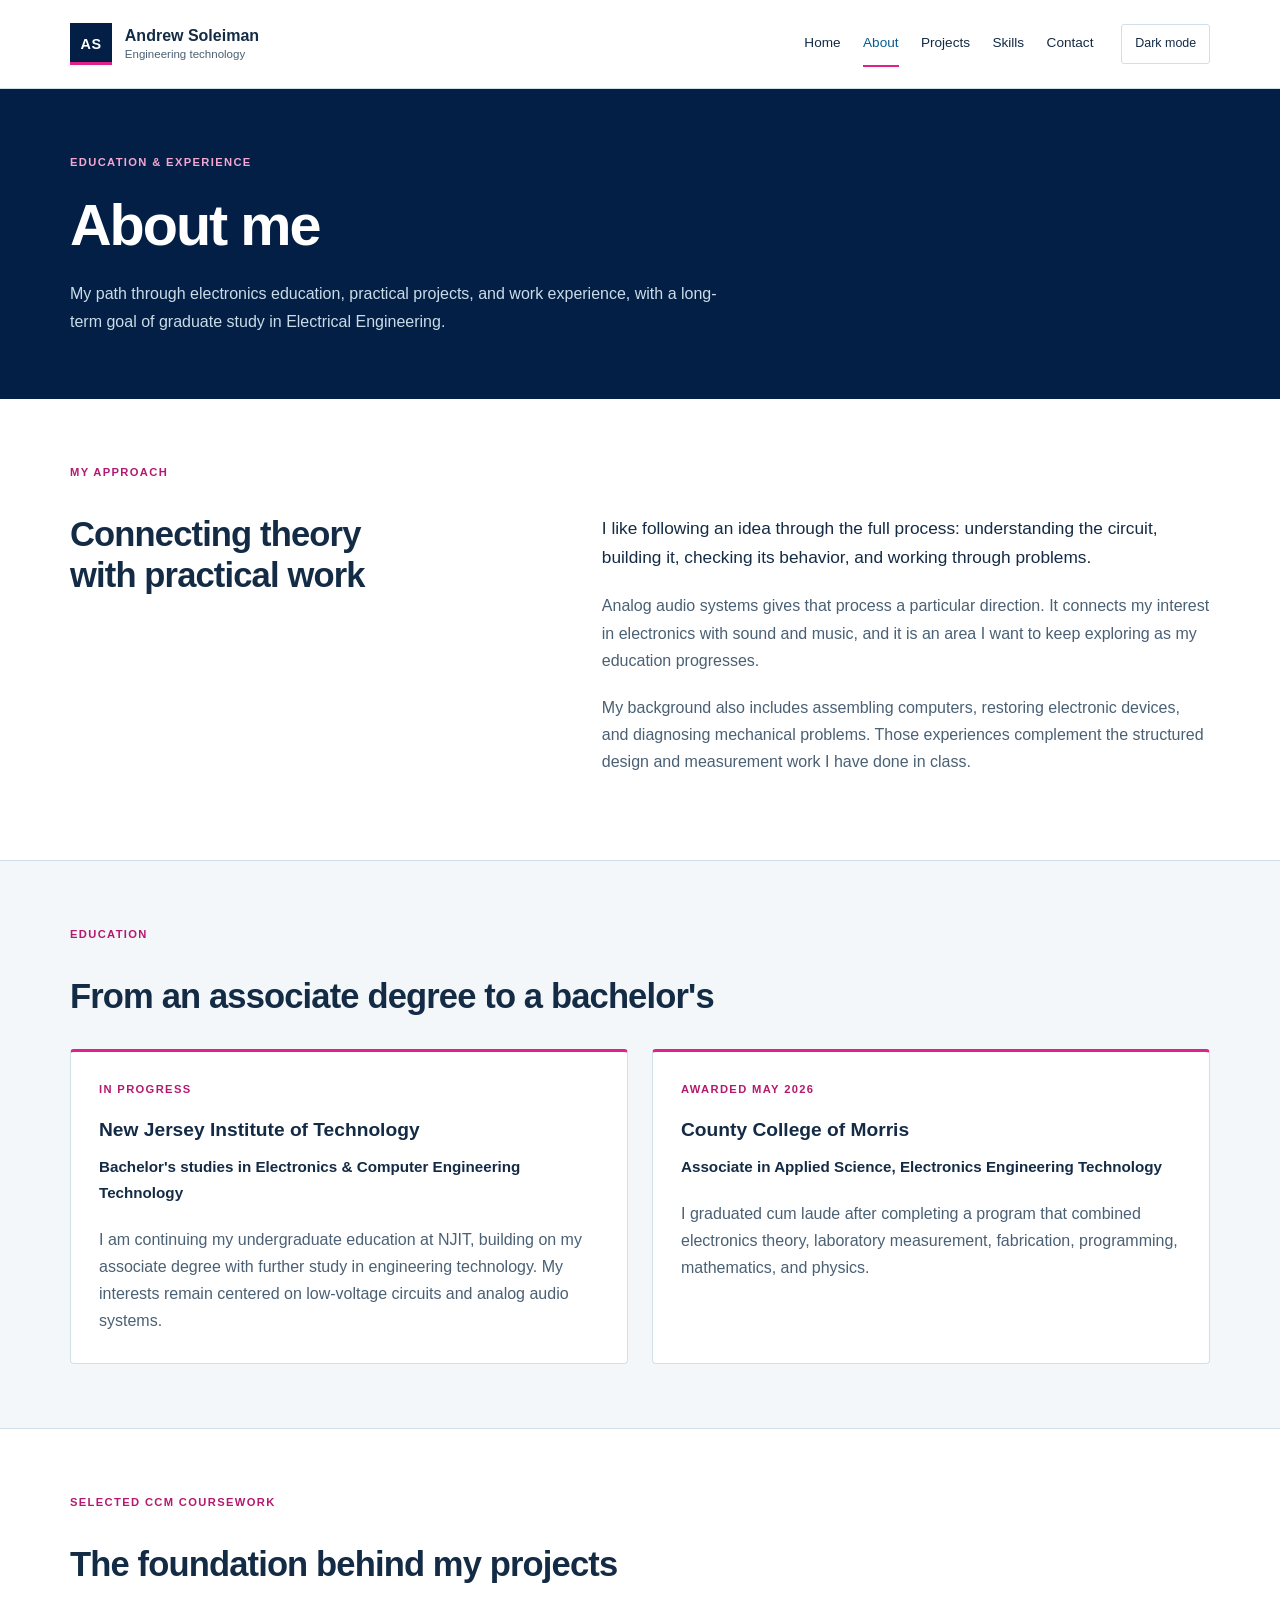
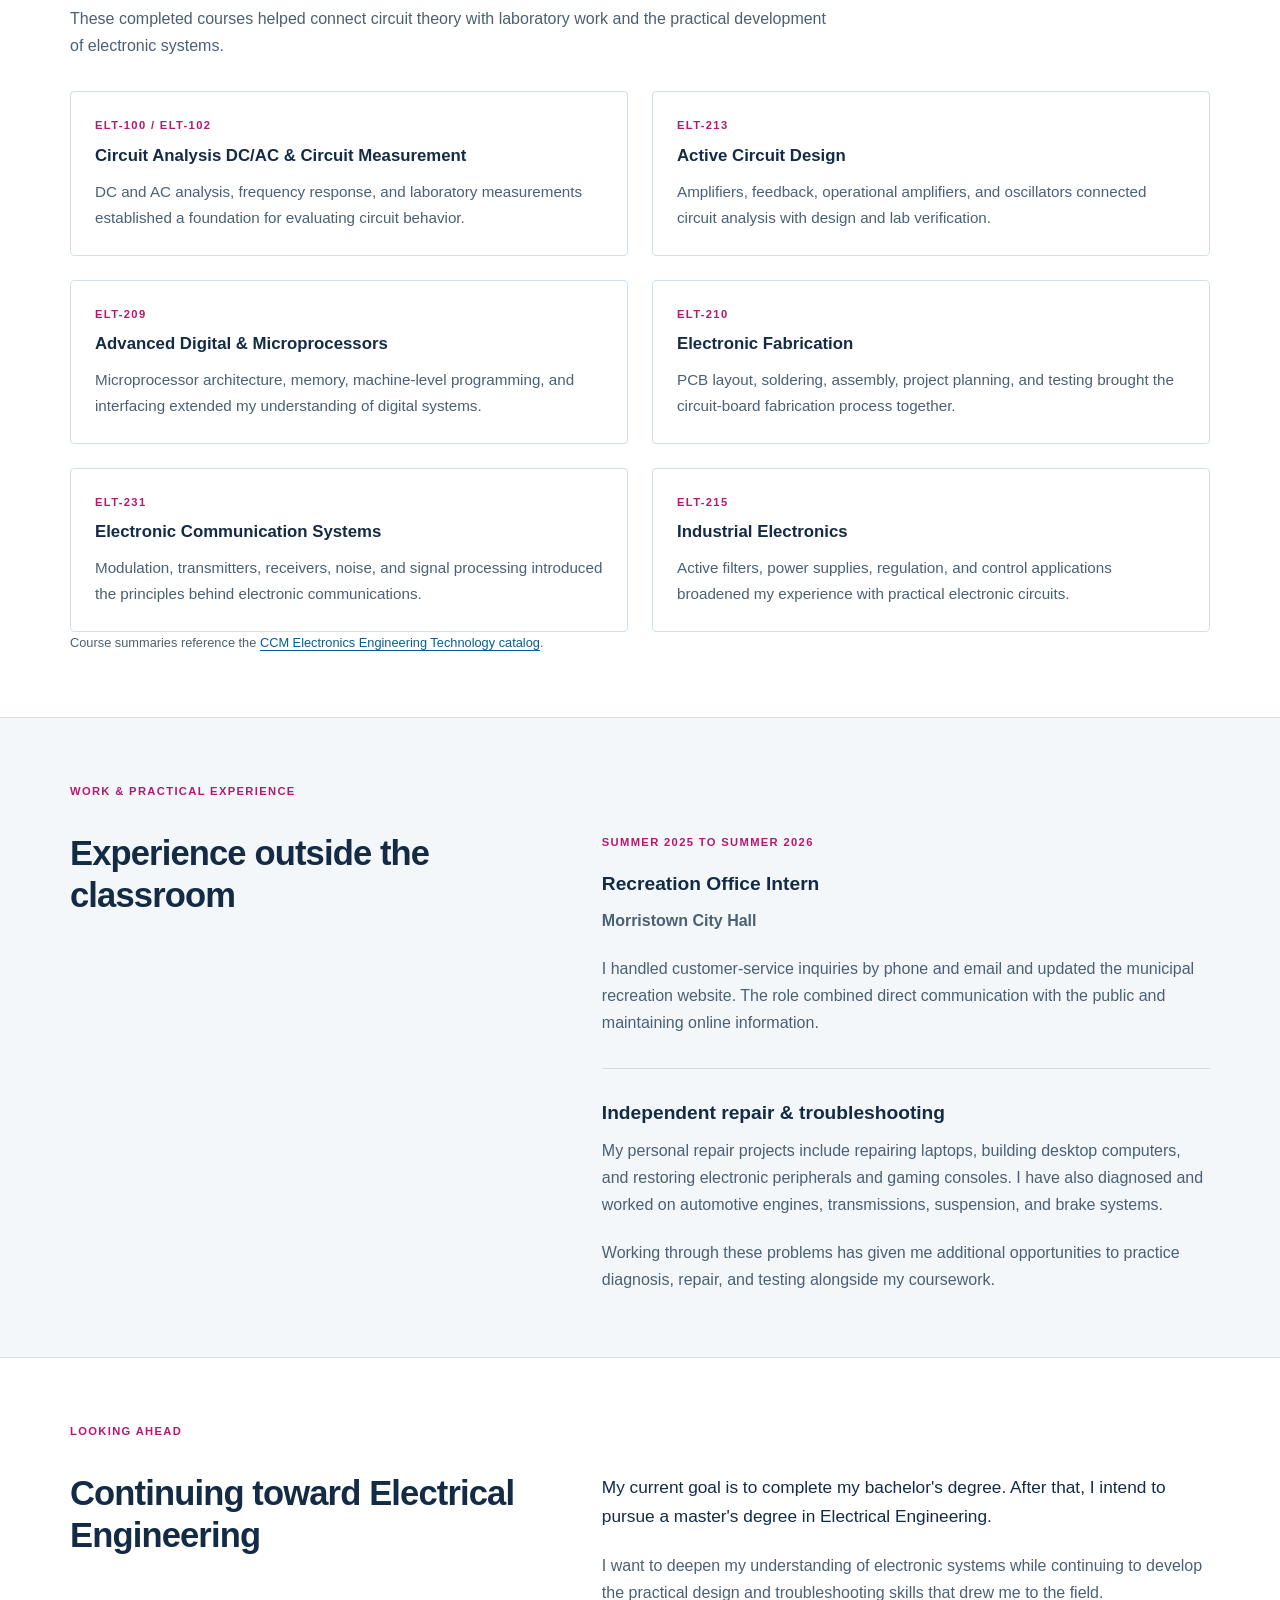
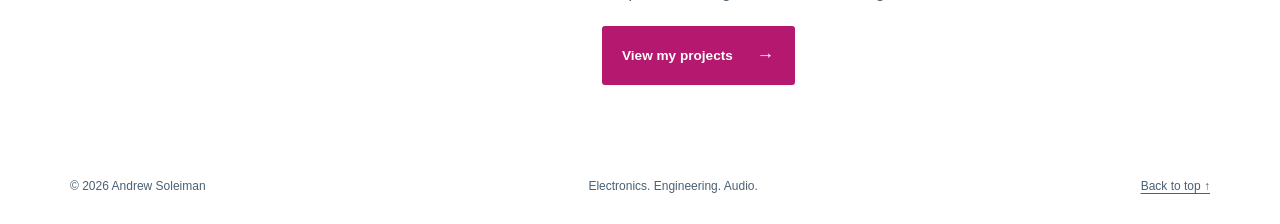
==== about.html @ 69861566 "Build complete portfolio pages with project reports and skills showcase" ====
<!DOCTYPE html>
<html lang="en">
<head>
  <meta charset="UTF-8">
  <meta name="viewport" content="width=device-width, initial-scale=1">
  <meta name="description" content="Explore Andrew Soleiman's education at CCM and NJIT, electronics coursework, work experience, and plans for graduate study in Electrical Engineering.">
  <title>About | Andrew Soleiman</title>
  <link rel="stylesheet" href="css/styles.css">
  <script src="js/script.js" defer></script>
</head>
<body>
  <a class="skip-link" href="#main">Skip to content</a>
  <header class="site-header">
    <div class="header-inner wrap">
      <a class="brand" href="index.html" aria-label="Andrew Soleiman home"><span class="brand-mark" aria-hidden="true">AS</span><span class="brand-name">Andrew Soleiman<small>Engineering technology</small></span></a>
      <button class="menu-toggle" type="button" aria-controls="navigation" aria-expanded="false" hidden>Menu <span aria-hidden="true">&#9776;</span></button>
      <nav id="navigation" aria-label="Main navigation">
        <a href="index.html">Home</a>
        <a href="about.html" aria-current="page">About</a>
        <a href="projects.html">Projects</a>
        <a href="skills.html">Skills</a>
        <a href="contact.html">Contact</a>
      </nav>
      <button class="theme-toggle" type="button" aria-pressed="false" hidden>Dark mode</button>
    </div>
  </header>
  <main id="main" tabindex="-1">
    <section class="hero page-hero" aria-labelledby="page-title">
      <div class="wrap"><p class="eyebrow">Education &amp; experience</p><h1 id="page-title">About me</h1><p class="page-intro">My path through electronics education, practical projects, and work experience, with a long-term goal of graduate study in Electrical Engineering.</p></div>
    </section>

    <section class="wrap about-section" aria-labelledby="approach-title">
      <div class="section-label"><p class="eyebrow">My approach</p></div>
      <div class="about-grid">
        <h2 id="approach-title">Connecting theory<br>with practical work</h2>
        <div class="about-copy"><p class="lead">I like following an idea through the full process: understanding the circuit, building it, checking its behavior, and working through problems.</p><p>Analog audio systems gives that process a particular direction. It connects my interest in electronics with sound and music, and it is an area I want to keep exploring as my education progresses.</p><p>My background also includes assembling computers, restoring electronic devices, and diagnosing mechanical problems. Those experiences complement the structured design and measurement work I have done in class.</p></div>
      </div>
    </section>

    <section class="education-section" aria-labelledby="education-title">
      <div class="wrap">
        <div class="section-label"><p class="eyebrow">Education</p></div>
        <h2 id="education-title">From an associate degree to a bachelor's</h2>
        <div class="education-grid">
          <article class="education-card"><p class="eyebrow">In progress</p><h3>New Jersey Institute of Technology</h3><p class="degree-name">Bachelor's studies in Electronics &amp; Computer Engineering Technology</p><p>I am continuing my undergraduate education at NJIT, building on my associate degree with further study in engineering technology. My interests remain centered on low-voltage circuits and analog audio systems.</p></article>
          <article class="education-card"><p class="eyebrow">Awarded May 2026</p><h3>County College of Morris</h3><p class="degree-name">Associate in Applied Science, Electronics Engineering Technology</p><p>I graduated cum laude after completing a program that combined electronics theory, laboratory measurement, fabrication, programming, mathematics, and physics.</p></article>
        </div>
      </div>
    </section>

    <section class="wrap coursework-section" aria-labelledby="coursework-title">
      <div class="section-label"><p class="eyebrow">Selected CCM coursework</p></div>
      <h2 id="coursework-title">The foundation behind my projects</h2>
      <p class="about-section-intro">These completed courses helped connect circuit theory with laboratory work and the practical development of electronic systems.</p>
      <div class="course-grid">
        <article class="course-card"><p class="eyebrow">ELT-100 / ELT-102</p><h3>Circuit Analysis DC/AC &amp; Circuit Measurement</h3><p>DC and AC analysis, frequency response, and laboratory measurements established a foundation for evaluating circuit behavior.</p></article>
        <article class="course-card"><p class="eyebrow">ELT-213</p><h3>Active Circuit Design</h3><p>Amplifiers, feedback, operational amplifiers, and oscillators connected circuit analysis with design and lab verification.</p></article>
        <article class="course-card"><p class="eyebrow">ELT-209</p><h3>Advanced Digital &amp; Microprocessors</h3><p>Microprocessor architecture, memory, machine-level programming, and interfacing extended my understanding of digital systems.</p></article>
        <article class="course-card"><p class="eyebrow">ELT-210</p><h3>Electronic Fabrication</h3><p>PCB layout, soldering, assembly, project planning, and testing brought the circuit-board fabrication process together.</p></article>
        <article class="course-card"><p class="eyebrow">ELT-231</p><h3>Electronic Communication Systems</h3><p>Modulation, transmitters, receivers, noise, and signal processing introduced the principles behind electronic communications.</p></article>
        <article class="course-card"><p class="eyebrow">ELT-215</p><h3>Industrial Electronics</h3><p>Active filters, power supplies, regulation, and control applications broadened my experience with practical electronic circuits.</p></article>
      </div>
      <p class="course-source">Course summaries reference the <a href="https://catalog.ccm.edu/credit/courselistings/elt/">CCM Electronics Engineering Technology catalog</a>.</p>
    </section>

    <section class="experience-section" aria-labelledby="experience-title">
      <div class="wrap">
        <div class="section-label"><p class="eyebrow">Work &amp; practical experience</p></div>
        <div class="about-grid">
          <h2 id="experience-title">Experience outside the classroom</h2>
          <div class="experience-details">
            <article class="experience-entry"><p class="eyebrow">Summer 2025 to Summer 2026</p><h3>Recreation Office Intern</h3><p class="experience-place">Morristown City Hall</p><p>I handled customer-service inquiries by phone and email and updated the municipal recreation website. The role combined direct communication with the public and maintaining online information.</p></article>
            <article class="experience-entry"><h3>Independent repair &amp; troubleshooting</h3><p>My personal repair projects include repairing laptops, building desktop computers, and restoring electronic peripherals and gaming consoles. I have also diagnosed and worked on automotive engines, transmissions, suspension, and brake systems.</p><p>Working through these problems has given me additional opportunities to practice diagnosis, repair, and testing alongside my coursework.</p></article>
          </div>
        </div>
      </div>
    </section>

    <section class="wrap future-section" aria-labelledby="future-title">
      <div class="section-label"><p class="eyebrow">Looking ahead</p></div>
      <div class="about-grid"><h2 id="future-title">Continuing toward Electrical Engineering</h2><div class="about-copy"><p class="lead">My current goal is to complete my bachelor's degree. After that, I intend to pursue a master's degree in Electrical Engineering.</p><p>I want to deepen my understanding of electronic systems while continuing to develop the practical design and troubleshooting skills that drew me to the field.</p><a class="button" href="projects.html">View my projects <span aria-hidden="true">&rarr;</span></a></div></div>
    </section>
  </main>
  <footer class="wrap site-footer"><p>&copy; 2026 Andrew Soleiman</p><p>Electronics. Engineering. Audio.</p><a href="#main">Back to top &uarr;</a></footer>
</body>
</html>
---- css/styles.css ----
/* Professional navy and blue foundation with selected pink accents. */
:root {
  color-scheme: light;
  --navy: #041f45;
  --blue-dark: #063868;
  --blue: #075d92;
  --steel: #6596ad;
  --mist: #b5cedd;
  --pink: #e0218a;
  --pink-strong: #b5196f;
  --pink-soft: #f3a7d1;
  --highlight: #b5196f;
  --bg: #ffffff;
  --surface: #f3f7fa;
  --card: #ffffff;
  --text: #142b45;
  --muted: #4a6074;
  --accent: #075d92;
  --line: #d1dfe8;
}
:root[data-theme="dark"] {
  color-scheme: dark;
  --bg: #091a2d;
  --surface: #10263e;
  --card: #132d47;
  --text: #f0f6fa;
  --muted: #b5cedd;
  --accent: #a4d3ed;
  --highlight: #f3a7d1;
  --line: #36536c;
}
* { box-sizing: border-box; }
html { scroll-padding-top: 1.5rem; }
body { margin: 0; min-height: 100vh; display: flex; flex-direction: column; background: var(--bg); color: var(--text); font: 1rem/1.7 Arial, Helvetica, sans-serif; }
main { flex: 1; }
button { font: inherit; cursor: pointer; }
a { color: inherit; text-underline-offset: .25em; }
button, a { -webkit-tap-highlight-color: transparent; }
:focus-visible { outline: 3px solid var(--accent); outline-offset: 5px; }
[hidden] { display: none !important; }
.wrap { width: min(1140px, calc(100% - 64px)); margin-inline: auto; }
.skip-link { position: absolute; left: 1rem; top: -100px; background: var(--bg); padding: .75rem 1rem; z-index: 10; }
.skip-link:focus { top: 1rem; }
h1, h2, h3, p { margin-top: 0; }
h1, h2, h3 { line-height: 1.2; }
h1 { margin-bottom: 1.25rem; font-size: clamp(2.5rem, 4.5vw, 4rem); letter-spacing: -.035em; font-weight: 700; }
h2 { margin-bottom: 1.25rem; font-size: clamp(1.6rem, 2.7vw, 2.2rem); letter-spacing: -.025em; }
h3 { margin-bottom: .8rem; font-size: 1.2rem; }
h1 em, h2 em { font-style: normal; font-family: inherit; }
p { margin-bottom: 1.25rem; }
.site-header { background: var(--bg); border-bottom: 1px solid var(--line); }
.header-inner { min-height: 88px; display: flex; align-items: center; gap: 1.75rem; }
.brand { display: inline-flex; align-items: center; gap: .8rem; margin-right: auto; text-decoration: none; flex-shrink: 0; }
.brand-mark { display: grid; place-items: center; width: 42px; height: 42px; background: var(--navy); color: #fff; box-shadow: inset 0 -3px 0 var(--pink); font-size: .9rem; font-weight: 700; letter-spacing: .04em; }
.brand-name { font-size: 1rem; font-weight: 700; line-height: 1.35; }
.brand-name small { display: block; color: var(--muted); font-size: .72rem; font-weight: 400; }
nav { display: flex; gap: 1.4rem; }
nav a { padding-block: .65rem; font-size: .85rem; text-decoration: none; border-bottom: 2px solid transparent; }
nav a:hover, nav a[aria-current="page"] { color: var(--accent); border-bottom-color: var(--pink); }
.theme-toggle, .menu-toggle { background: transparent; border: 1px solid var(--line); border-radius: 3px; color: var(--text); padding: .55rem .8rem; font-size: .78rem; }
.theme-toggle:hover, .menu-toggle:hover { background: var(--surface); }
.hero { padding-block: 64px; background: var(--navy); color: #fff; }
.home-hero { padding-block: 78px; }
.hero-layout { display: grid; grid-template-columns: 1.55fr 1fr; gap: 5rem; align-items: center; }
.eyebrow { margin-bottom: 1.2rem; font-size: .7rem; text-transform: uppercase; letter-spacing: .12em; font-weight: 700; color: var(--highlight); }
.hero .eyebrow { color: var(--pink-soft); }
.hero-subtitle { font-size: clamp(1.1rem, 1.8vw, 1.4rem); color: #fff; }
.hero-intro, .page-intro { max-width: 660px; color: #c9dce8; }
.page-intro { margin-bottom: 0; }
.hero-link { font-size: .9rem; color: #d4eaf7; font-weight: 700; }
.hero :focus-visible { outline-color: #b5cedd; }
.focus-panel { padding: 1.75rem; background: var(--blue-dark); border-left: 3px solid var(--pink); }
.focus-panel dl { margin: 0; }
.focus-panel dl > div + div { margin-top: 1.1rem; padding-top: 1.1rem; border-top: 1px solid #456d91; }
.focus-panel dt { color: var(--mist); font-size: .72rem; margin-bottom: .2rem; }
.focus-panel dd { margin: 0; font-size: .9rem; line-height: 1.5; }
.button { display: inline-flex; align-items: center; justify-content: space-between; gap: 1.5rem; max-width: 100%; padding: .85rem 1.2rem; background: var(--pink-strong); color: #fff; border: 1px solid transparent; border-radius: 3px; text-decoration: none; font-size: .85rem; font-weight: 700; }
.button:hover { background: #881353; }
.button > span { font-size: 1.1rem; }
.inline-link { color: var(--accent); font-size: .9rem; font-weight: 700; }
.audio-strip { margin: 0; padding-block: 24px; background: var(--blue-dark); color: #fff; border-top: 1px solid #456d91; }
.strip-content { display: grid; grid-template-columns: 1fr 1.6fr; gap: 3rem; align-items: center; }
.audio-strip .eyebrow { display: block; color: #c9dce8; margin-bottom: .5rem; }
.audio-strip strong { display: block; font-size: 1.1rem; font-weight: 400; }
.audio-strip svg { display: block; width: 100%; height: auto; max-height: 100px; }
.about-section, .skills-section, .more-projects, .contact-details { padding-block: 64px; }
.section-label { display: flex; align-items: center; gap: .8rem; margin-bottom: 2rem; }
.section-label .eyebrow { margin: 0; }
.about-grid { display: grid; grid-template-columns: 1fr 1.3fr; gap: 4rem; }
.about-copy { color: var(--muted); }
.about-copy .lead { color: var(--text); font-size: 1.08rem; }
.education-section, .experience-section { padding-block: 64px; background: var(--surface); border-block: 1px solid var(--line); }
.education-grid, .course-grid { display: grid; grid-template-columns: repeat(2, minmax(0, 1fr)); gap: 1.5rem; margin-top: 2rem; }
.education-card { padding: 1.75rem; background: var(--card); border: 1px solid var(--line); border-top: 3px solid var(--pink); border-radius: 4px; }
.education-card > p:last-child { margin-bottom: 0; color: var(--muted); }
.degree-name { color: var(--text); font-weight: 700; font-size: .95rem; }
.coursework-section, .future-section { padding-block: 64px; }
.about-section-intro { max-width: 760px; color: var(--muted); }
.course-card { padding: 1.5rem; border: 1px solid var(--line); border-radius: 4px; }
.course-card .eyebrow { margin-bottom: .65rem; }
.course-card h3 { font-size: 1.05rem; }
.course-card > p:last-child { margin-bottom: 0; color: var(--muted); font-size: .95rem; }
.coursework-note { margin-top: 2rem; color: var(--muted); }
.course-source { margin-bottom: 0; color: var(--muted); font-size: .8rem; }
.course-source a { color: var(--accent); }
.experience-entry > p:not(.eyebrow) { color: var(--muted); }
.experience-place { font-weight: 700; }
.experience-entry + .experience-entry { margin-top: 2rem; padding-top: 2rem; border-top: 1px solid var(--line); }
.experience-entry > p:last-child { margin-bottom: 0; }
.project-section { background: var(--surface); border-block: 1px solid var(--line); padding-block: 64px; }
.project-grid { display: grid; grid-template-columns: 1.1fr 1fr; gap: 4rem; align-items: center; }
.project-copy > .eyebrow { margin-bottom: 1rem; }
.project-copy > p:not(.eyebrow) { color: var(--muted); }
.tags { list-style: none; display: flex; flex-wrap: wrap; gap: .5rem; margin: 1.5rem 0 0; padding: 0; }
.tags li { padding: .25rem .6rem; background: var(--card); border: 1px solid var(--line); border-radius: 2px; font-size: .7rem; }
.amp-art { margin: 0; padding: 1.25rem; background: #102d48; border: 1px solid #476c88; border-radius: 4px; }
.amp-art svg { display: block; width: 100%; height: auto; max-height: 320px; }
.amp-art figcaption { color: #c9dce8; text-align: center; font-size: .65rem; }
.project-visual > p { margin: 1rem 0 0; text-align: center; }
.project-visual .amp-art { margin-inline: auto; }
.skills-section { border-bottom: 1px solid var(--line); }
.skills-heading { display: flex; flex-direction: column; align-items: flex-start; gap: 0; }
.skills-heading > p { max-width: 400px; color: var(--muted); font-size: .9rem; }
.skill-list { display: grid; grid-template-columns: repeat(3, 1fr); list-style: none; padding: 0; margin: 1.5rem 0 0; border-top: 1px solid var(--line); }
.skill-list li { padding: 1.25rem 1rem 1.25rem 0; border-bottom: 1px solid var(--line); font-size: .9rem; }
.contact-section { background: var(--navy); color: #fff; padding-block: 56px; }
.contact-inner { display: flex; justify-content: space-between; align-items: center; gap: 3rem; }
.contact-section .eyebrow { color: var(--pink-soft); }
.contact-section p:not(.eyebrow) { color: #c9dce8; margin-bottom: 0; }
.contact-section .button { background: var(--pink-soft); color: var(--navy); flex-shrink: 0; }
.contact-section .button:hover { background: #fbd3e9; }
.contact-section :focus-visible { outline-color: var(--mist); }
.site-footer { display: flex; flex-wrap: wrap; justify-content: space-between; gap: 1rem; padding-block: 1.7rem; color: var(--muted); font-size: .75rem; }
.site-footer p { margin: 0; }
.project-cards { display: grid; grid-template-columns: 1fr 1fr; gap: 2rem; margin-top: 2rem; }
.project-card { min-width: 0; background: var(--card); border: 1px solid var(--line); border-radius: 4px; overflow: hidden; }
.project-illustration { margin: 0; padding: 1.25rem; background: #102d48; color: #c9dce8; }
.project-illustration svg { display: block; width: 100%; height: auto; max-height: 220px; }
.project-illustration figcaption { font-size: .65rem; text-align: center; }
.project-card-copy { padding: 1.5rem; }
.project-card-copy > p, .contact-options p { color: var(--muted); }
.contact-options { margin-top: 2rem; max-width: 760px; }
.contact-options article { min-width: 0; padding: 2rem; border: 1px solid var(--line); border-left: 3px solid var(--pink); border-radius: 3px; background: var(--surface); }
.contact-options a { overflow-wrap: anywhere; }
.project-index { display: flex; flex-wrap: wrap; gap: .75rem; padding-block: 1.5rem; }
.project-index .button { flex: 1 1 200px; min-height: 48px; color: #fff; font-size: .9rem; text-decoration: none; }
.report-link { margin: 1.5rem 0 0; }
.project-case { padding-block: 64px; }
.case-muted { background: var(--surface); border-block: 1px solid var(--line); }
.case-study-grid { display: grid; grid-template-columns: 1.15fr 1fr; gap: 3rem; align-items: start; }
.case-study-copy { min-width: 0; }
.case-study-copy .case-lead { color: var(--text); font-size: 1.1rem; }
.case-study-copy > p { color: var(--muted); }
.case-study-copy h3 { margin-top: 1.75rem; font-size: 1rem; }
.project-photos { display: grid; gap: 1.5rem; min-width: 0; }
.project-photo { margin: 0; overflow: hidden; border: 1px solid var(--line); border-radius: 4px; background: var(--card); }
.project-photo > a { display: block; background: #e7edf0; }
.project-photo > a:focus-visible { outline-color: var(--pink); outline-offset: -4px; }
.project-photo img { display: block; width: 100%; height: auto; max-height: 440px; object-fit: contain; }
.project-photo figcaption { padding: .85rem 1rem; color: var(--muted); font-size: .75rem; }
.rover-photo img { padding: 1rem; }
.capability-section, .skills-tools-section, .skills-practice-section, .skills-coursework-section { padding-block: 64px; }
.skills-overview { max-width: 780px; color: var(--muted); }
.capability-grid { display: grid; grid-template-columns: repeat(3, minmax(0, 1fr)); gap: 1.5rem; margin-top: 2rem; }
.capability-card { display: flex; flex-direction: column; padding: 1.75rem; border: 1px solid var(--line); border-top: 3px solid var(--pink); border-radius: 4px; }
.capability-card .eyebrow { margin-bottom: .85rem; }
.capability-card > p:not(.eyebrow) { color: var(--muted); }
.capability-card .inline-link { margin-top: auto; font-size: .85rem; }
.skills-tools-section { background: var(--surface); border-block: 1px solid var(--line); }
.tools-table { width: 100%; margin-top: 2rem; border-collapse: collapse; table-layout: fixed; font-size: .9rem; }
.tools-table caption { text-align: left; margin-bottom: .75rem; font-weight: 700; }
.tools-table th, .tools-table td { padding: 1rem; border: 1px solid var(--line); text-align: left; vertical-align: top; overflow-wrap: anywhere; }
.tools-table thead th { background: var(--navy); color: #fff; }
.tools-table thead th:nth-child(1) { width: 30%; }
.tools-table thead th:nth-child(2) { width: 43%; }
.tools-table thead th:nth-child(3) { width: 27%; }
.tools-table tbody th { background: var(--card); font-weight: 700; }
.tools-table td { color: var(--muted); }
.practice-grid { display: grid; grid-template-columns: repeat(3, minmax(0, 1fr)); gap: 2rem; margin-top: 2rem; }
.practice-card { border-top: 2px solid var(--line); padding-top: 1.5rem; }
.practice-card h3 { font-size: 1.05rem; }
.practice-card p { margin-bottom: 0; color: var(--muted); }
.skills-evidence-link { margin: 2rem 0 0; }
.skills-actions { display: flex; flex-wrap: wrap; align-items: center; gap: 1.25rem; }
.skills-contact-link { color: #fff; font-size: .9rem; font-weight: 700; }
.showcase-list { padding-left: 1.15rem; margin: .25rem 0 1.5rem; color: var(--muted); font-size: .9rem; }
.showcase-list li + li { margin-top: .55rem; }
.showcase-list li::marker { color: var(--highlight); }
.tool-showcase-grid { display: grid; grid-template-columns: repeat(3, minmax(0, 1fr)); gap: 1.5rem; margin-top: 2rem; }
.tool-showcase-card { padding: 1.5rem; background: var(--card); border: 1px solid var(--line); border-radius: 4px; }
.tool-showcase-card .eyebrow { margin-bottom: .75rem; }
.tool-showcase-card .showcase-list, .practice-card .showcase-list { margin-bottom: 0; }
.course-skill-list { display: grid; grid-template-columns: repeat(2, minmax(0, 1fr)); gap: 0 2rem; list-style: none; padding: 0; margin: 2rem 0 0; border-top: 1px solid var(--line); }
.course-skill-list li { padding: 1.25rem 0; border-bottom: 1px solid var(--line); }
.course-skill-list span { display: block; margin-bottom: .4rem; color: var(--highlight); font-size: .7rem; letter-spacing: .06em; }
.course-skill-list strong { font-size: .95rem; }
.skills-practice-surface { background: var(--surface); border-block: 1px solid var(--line); }
.skills-work-note { margin: 2rem 0 1rem; color: var(--muted); }
@media (max-width: 980px) {
  .header-inner { flex-wrap: wrap; gap: 1rem; padding-block: 1rem; }
  nav { order: 3; width: 100%; }
  .hero-layout { gap: 2.5rem; }
  .about-grid, .project-grid { gap: 2rem; }
  .capability-grid { grid-template-columns: repeat(2, minmax(0, 1fr)); }
  .tool-showcase-grid { grid-template-columns: 1fr; }
}
@media (max-width: 760px) {
  .hero-layout { grid-template-columns: 1fr; gap: 2.5rem; }
  .focus-panel dl { display: grid; grid-template-columns: 1fr 1fr 1fr; gap: 1.25rem; }
  .focus-panel dl > div + div { margin: 0; padding: 0; border: 0; }
  .about-grid, .project-grid { grid-template-columns: 1fr; gap: 1.5rem; }
  .case-study-grid { grid-template-columns: 1fr; gap: 2rem; }
  .practice-grid { grid-template-columns: 1fr; gap: 1.5rem; }
  .project-visual, .amp-art { width: 100%; max-width: 480px; justify-self: center; }
  .contact-inner { flex-direction: column; align-items: flex-start; gap: 1.25rem; }
}
@media (max-width: 680px) {
  .wrap { width: calc(100% - 40px); }
  .brand { flex: 1 1 100%; }
  .brand-mark { width: 36px; height: 36px; }
  .theme-toggle { margin-left: auto; }
  nav { order: 4; flex-direction: column; gap: .15rem; padding-top: .5rem; border-top: 1px solid var(--line); }
  nav a { padding: .6rem; }
  .hero, .home-hero { padding-block: 44px; }
  h1 { font-size: clamp(2.1rem, 9vw, 3rem); }
  .hero-subtitle { font-size: 1.1rem; }
  .hero .eyebrow { font-size: .65rem; letter-spacing: .09em; }
  .focus-panel { padding: 1.25rem; }
  .focus-panel dl { grid-template-columns: 1fr; gap: 1rem; }
  .focus-panel dl > div + div { padding-top: 1rem; border-top: 1px solid #456d91; }
  .strip-content { grid-template-columns: 1fr; gap: .75rem; }
  .audio-strip svg { max-height: 80px; }
  .about-section, .skills-section, .project-section, .more-projects, .contact-details, .contact-section { padding-block: 44px; }
  .education-section, .coursework-section, .experience-section, .future-section { padding-block: 44px; }
  .education-grid, .course-grid { grid-template-columns: 1fr; }
  .education-card { padding: 1.5rem; }
  .skill-list { grid-template-columns: 1fr 1fr; }
  .skill-list li { font-size: .8rem; }
  .project-cards { grid-template-columns: 1fr; }
  .contact-options article { padding: 1.5rem; }
  .site-footer { flex-direction: column; gap: .5rem; }
  .project-index { order: initial; flex-direction: row; gap: .75rem; border: 0; padding-block: 1rem; }
  .project-case { padding-block: 44px; }
  .capability-section, .skills-tools-section, .skills-practice-section, .skills-coursework-section { padding-block: 44px; }
  .capability-grid { grid-template-columns: 1fr; }
  .capability-card { padding: 1.5rem; }
  .tools-table { font-size: .8rem; }
  .tools-table th, .tools-table td { padding: .75rem .5rem; }
  .course-skill-list { grid-template-columns: 1fr; }
}
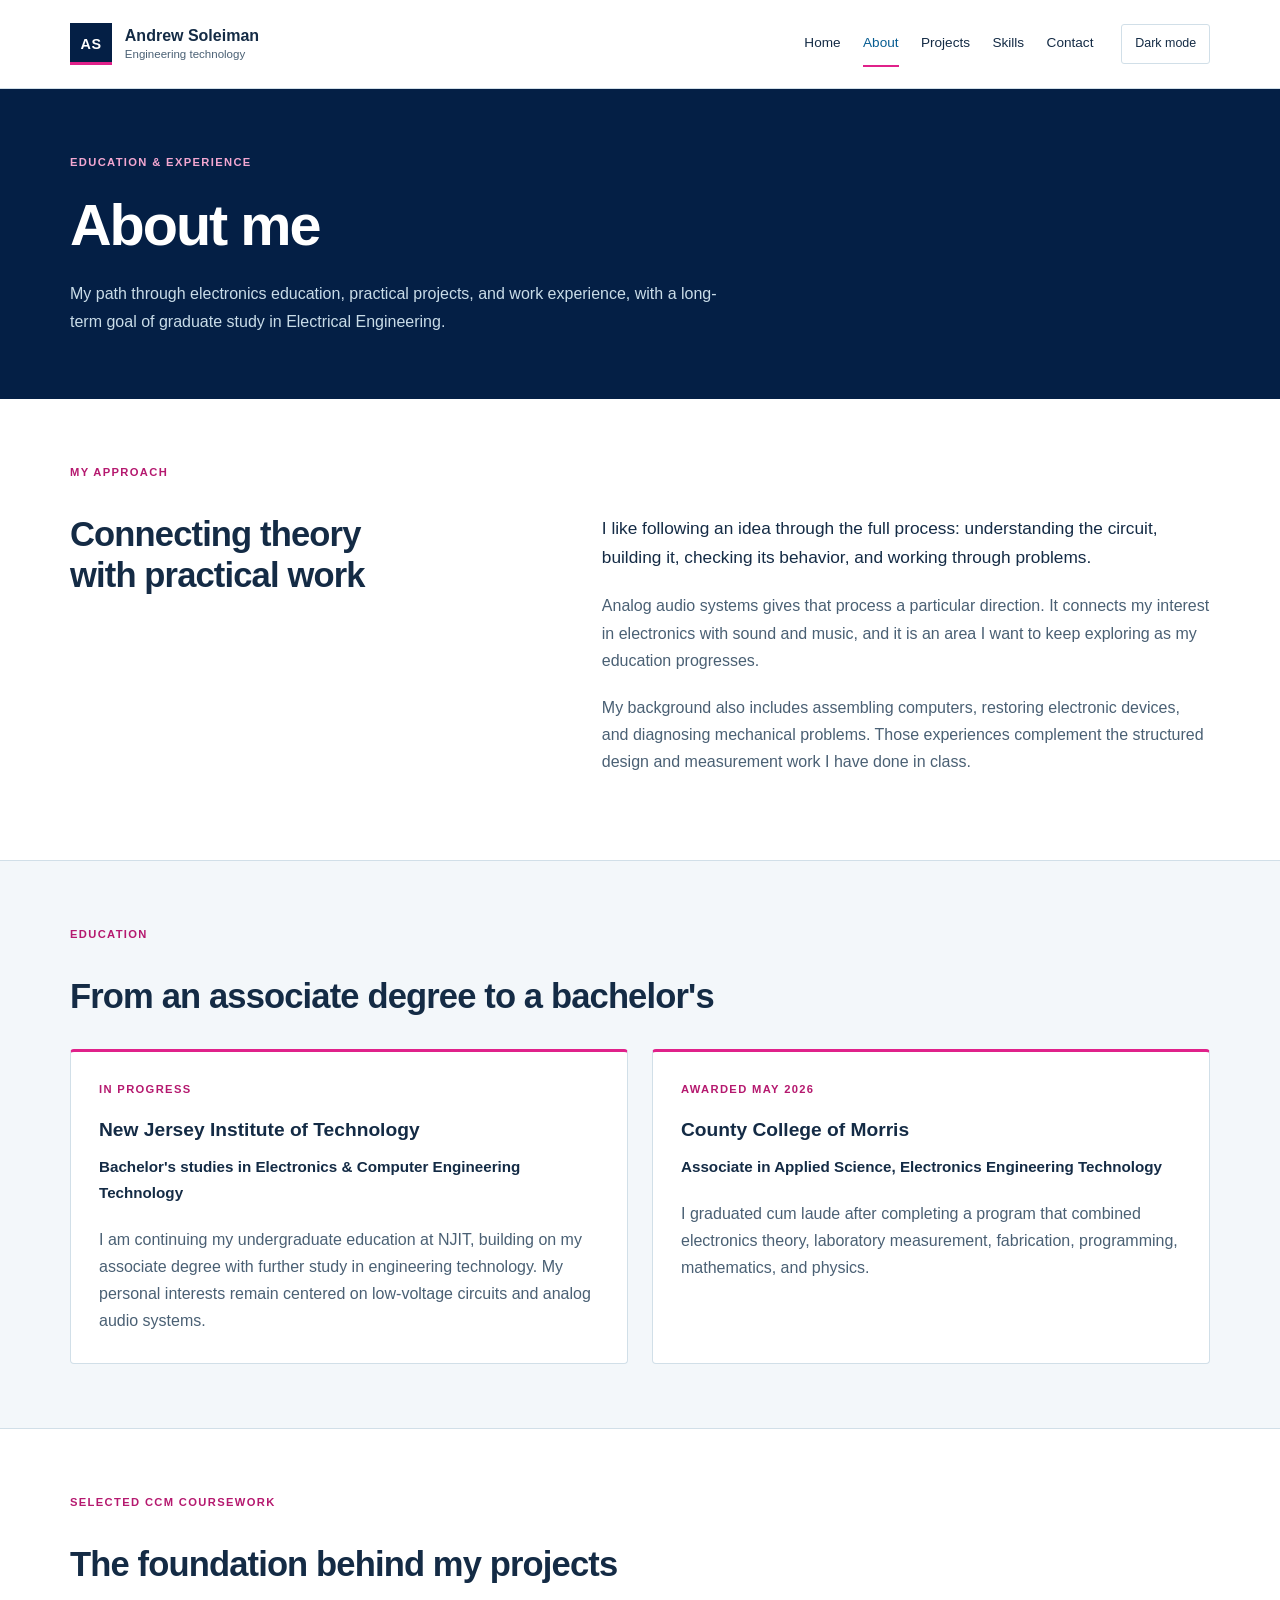
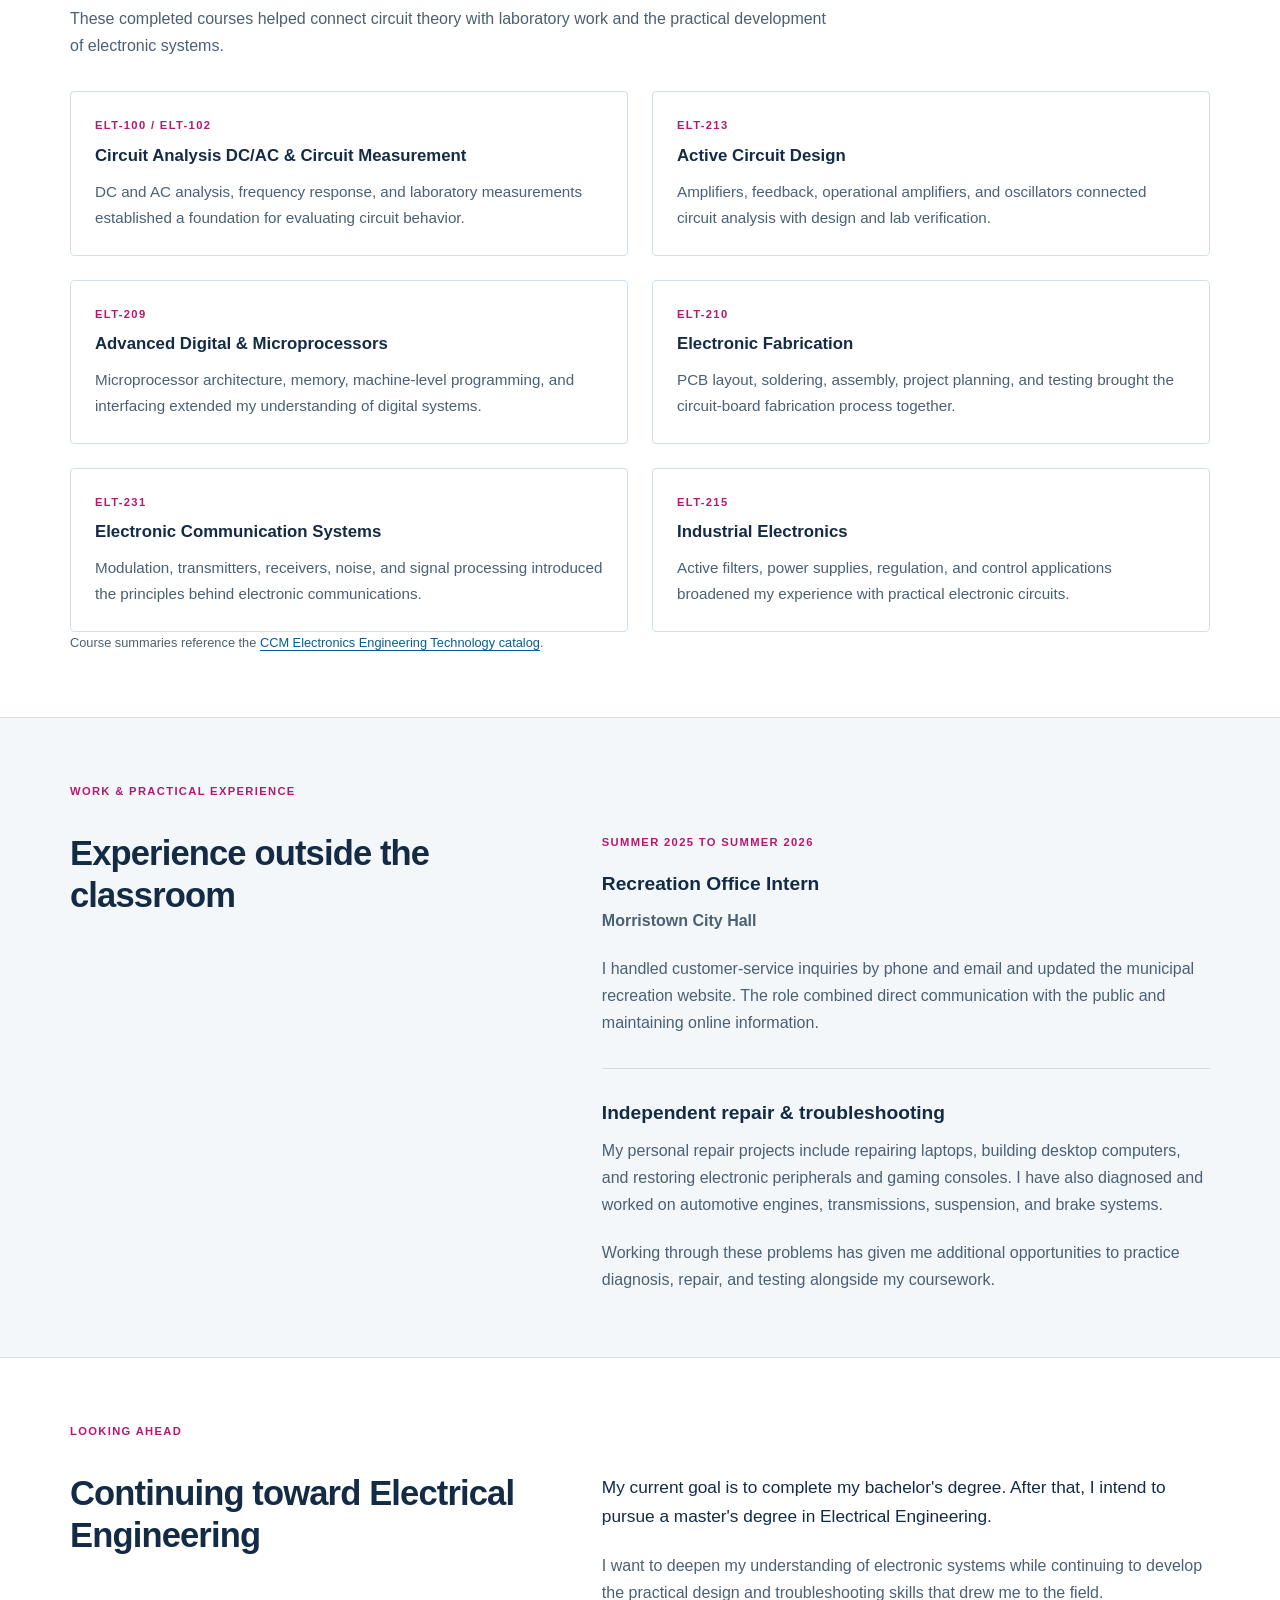
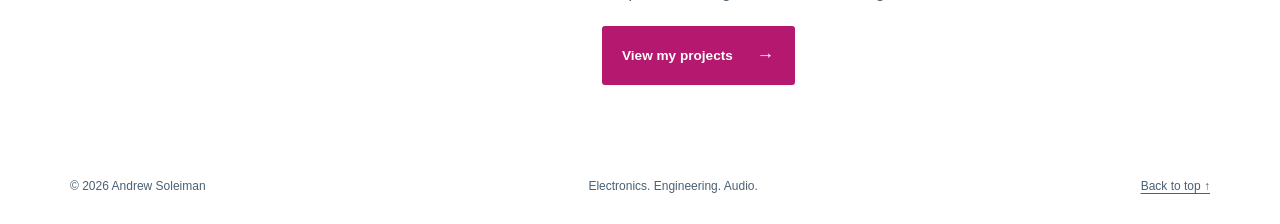
==== commit 32529835: "Refine portfolio wording and remove duplicate coursework" ====
--- a/about.html
+++ b/about.html
@@ -42,7 +42,7 @@
         <div class="section-label"><p class="eyebrow">Education</p></div>
         <h2 id="education-title">From an associate degree to a bachelor's</h2>
         <div class="education-grid">
-          <article class="education-card"><p class="eyebrow">In progress</p><h3>New Jersey Institute of Technology</h3><p class="degree-name">Bachelor's studies in Electronics &amp; Computer Engineering Technology</p><p>I am continuing my undergraduate education at NJIT, building on my associate degree with further study in engineering technology. My interests remain centered on low-voltage circuits and analog audio systems.</p></article>
+          <article class="education-card"><p class="eyebrow">In progress</p><h3>New Jersey Institute of Technology</h3><p class="degree-name">Bachelor's studies in Electronics &amp; Computer Engineering Technology</p><p>I am continuing my undergraduate education at NJIT, building on my associate degree with further study in engineering technology. My personal interests remain centered on low-voltage circuits and analog audio systems.</p></article>
           <article class="education-card"><p class="eyebrow">Awarded May 2026</p><h3>County College of Morris</h3><p class="degree-name">Associate in Applied Science, Electronics Engineering Technology</p><p>I graduated cum laude after completing a program that combined electronics theory, laboratory measurement, fabrication, programming, mathematics, and physics.</p></article>
         </div>
       </div>
